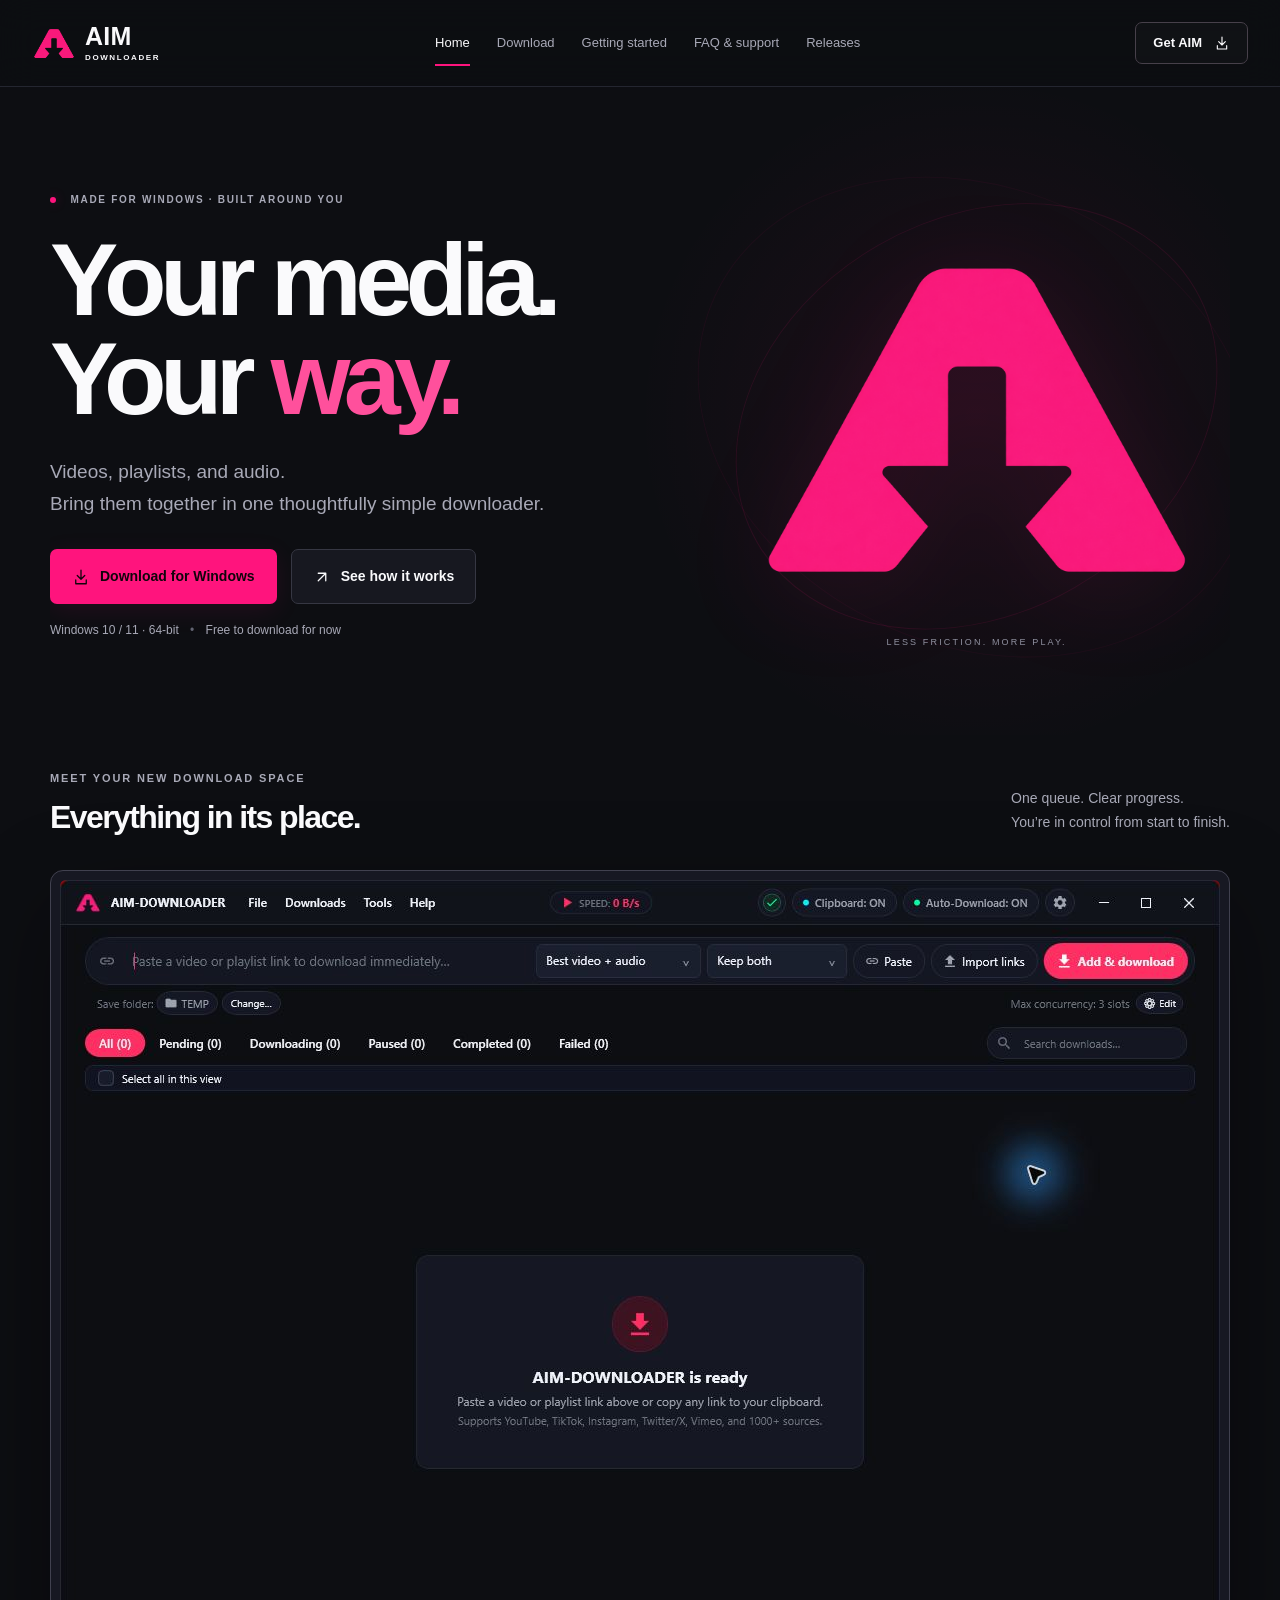
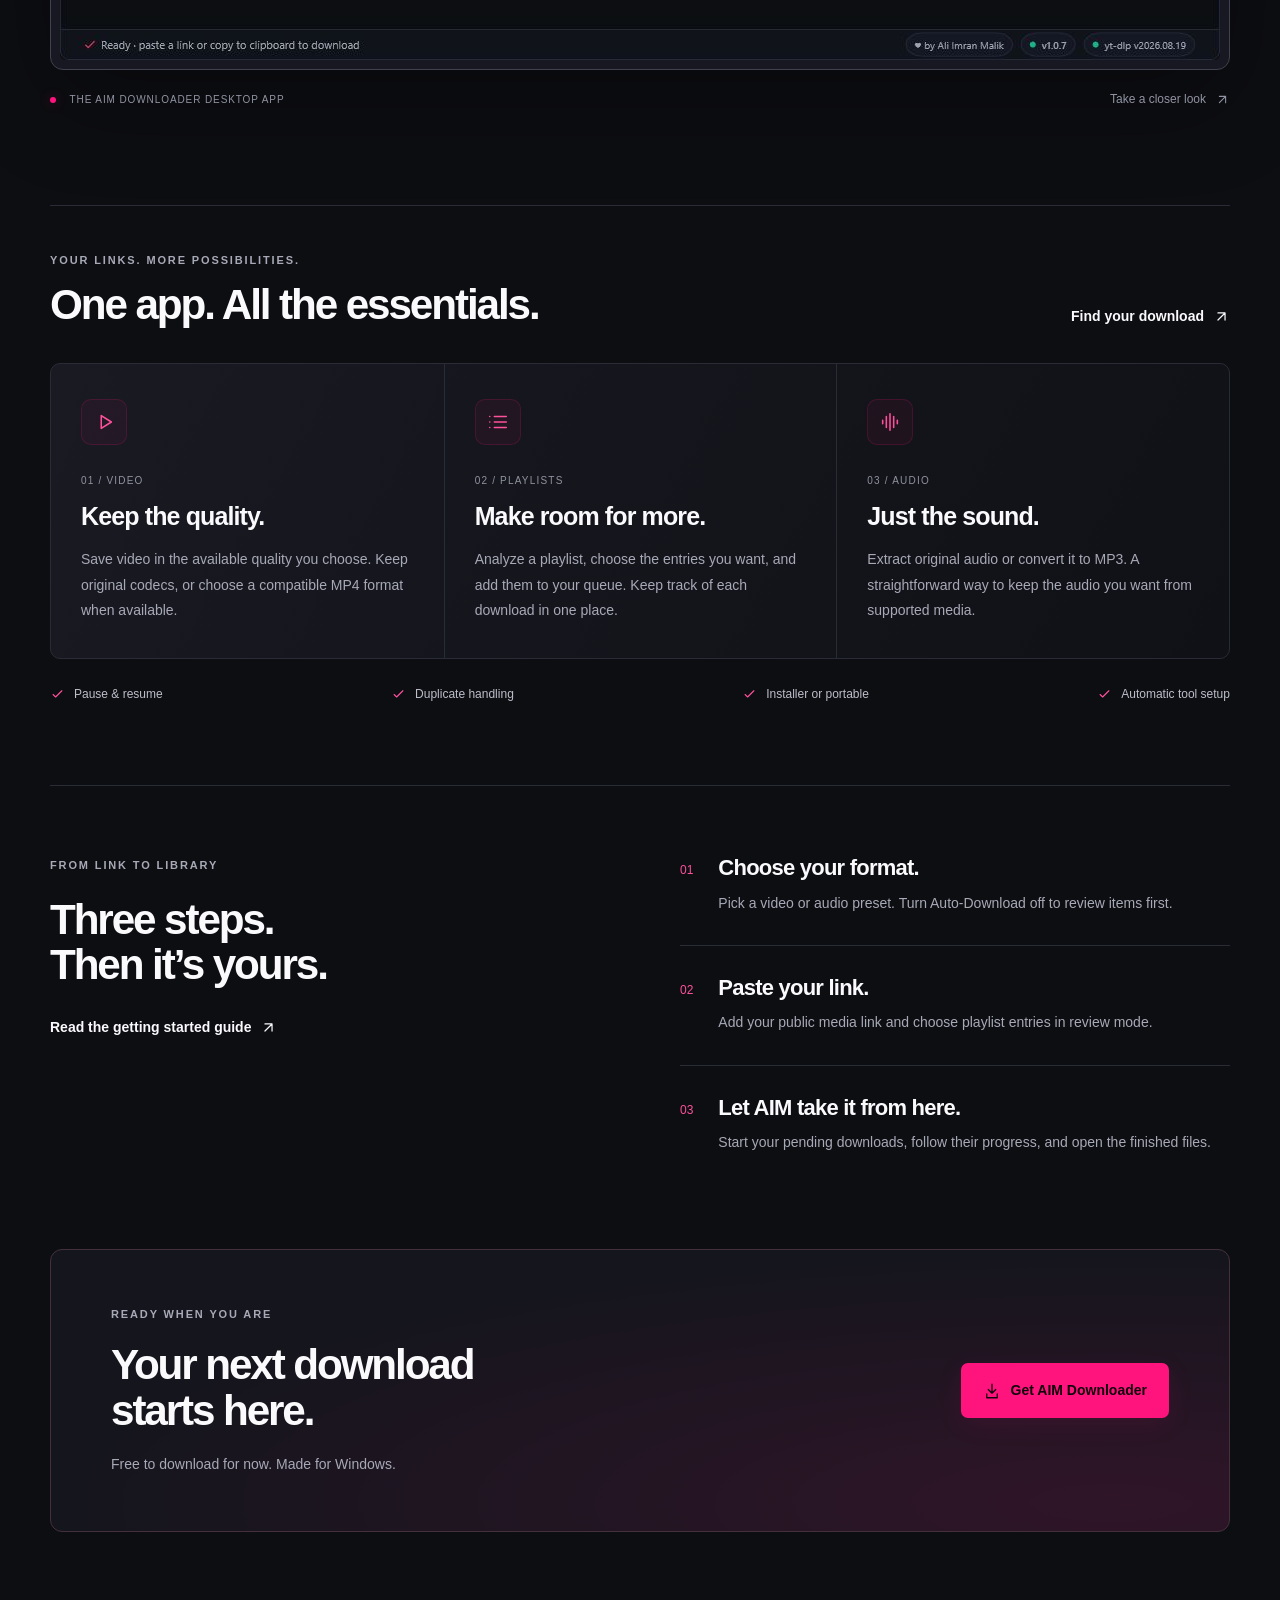
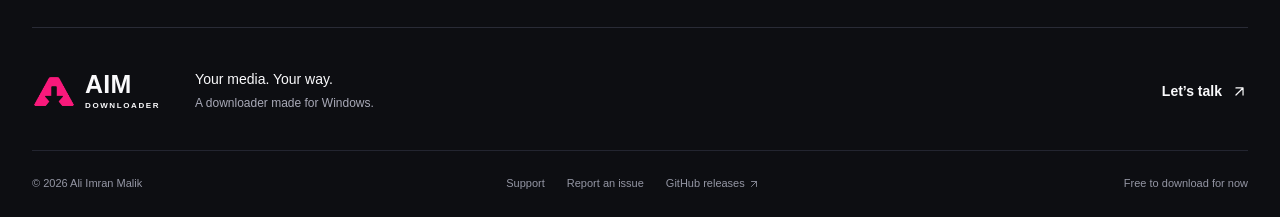
==== index.html @ 9df4cce0 "feat: add AIM Downloader product website  Add five responsive pages with approved branding and app s" ====
<!doctype html>
<html lang="en"><head><meta charset="utf-8"><meta name="viewport" content="width=device-width, initial-scale=1"><title>Your media. Your way. · AIM Downloader</title><meta name="description" content="Download public videos, playlists, and audio with AIM Downloader for Windows. Choose the installer or portable edition."><meta name="theme-color" content="#0D0E12"><link rel="canonical" href="https://aimdownloader.pages.dev/"><meta property="og:title" content="Your media. Your way. · AIM Downloader"><meta property="og:description" content="Download public videos, playlists, and audio with AIM Downloader for Windows. Choose the installer or portable edition."><meta property="og:type" content="website"><meta property="og:url" content="https://aimdownloader.pages.dev/"><meta name="twitter:card" content="summary"><link rel="icon" type="image/png" href="/assets/brand-icon.png"><link rel="stylesheet" href="/assets/styles.css"><script type="module" src="/assets/app.js"></script></head>
<body><a class="skip-link" href="#main">Skip to content</a><div class="site-header"><div class="nav-wrap"><a class="brand" href="/" aria-label="AIM Downloader home"><img src="/assets/brand-icon.png" width="44" height="44" alt=""><span>AIM<span class="brand-small">DOWNLOADER</span></span></a><button class="menu-toggle" aria-expanded="false" aria-controls="navigation" hidden>Menu <span aria-hidden="true">☰</span></button><nav id="navigation" aria-label="Main navigation"><a href="/" aria-current=page>Home</a><a href="/download/" >Download</a><a href="/getting-started/" >Getting started</a><a href="/support/" >FAQ & support</a><a href="/releases/" >Releases</a></nav><a class="nav-download" href="/download/">Get AIM <svg viewBox="0 0 24 24" aria-hidden="true" fill="none" stroke="currentColor" stroke-width="1.7" stroke-linecap="round" stroke-linejoin="round"><path d="M12 3v12m-5-5 5 5 5-5M5 16v5h14v-5"/></svg></a></div></div>
<main id="main" tabindex="-1"><section class="hero wrap"><div class="hero-copy"><p class="eyebrow"><span class="status-dot"></span> MADE FOR WINDOWS · BUILT AROUND YOU</p><h1>Your media.<br>Your <span class="pink">way.</span></h1><p class="lead">Videos, playlists, and audio.<br>Bring them together in one thoughtfully simple downloader.</p><div class="actions"><a class="button primary" href="/download/" ><svg viewBox="0 0 24 24" aria-hidden="true" fill="none" stroke="currentColor" stroke-width="1.7" stroke-linecap="round" stroke-linejoin="round"><path d="M12 3v12m-5-5 5 5 5-5M5 16v5h14v-5"/></svg><span>Download for Windows</span></a><a class="button secondary" href="#how-it-works" ><svg viewBox="0 0 24 24" aria-hidden="true" fill="none" stroke="currentColor" stroke-width="1.7" stroke-linecap="round" stroke-linejoin="round"><path d="M7 17 17 7M7 7h10v10"/></svg><span>See how it works</span></a></div><p class="micro">Windows 10 / 11 · 64-bit <span>•</span> Free to download for now</p></div><div class="hero-mark" aria-hidden="true"><div class="orbit orbit-one"></div><div class="orbit orbit-two"></div><img src="/assets/brand-icon.png" width="400" height="400" alt=""><span class="mark-caption">LESS FRICTION. MORE PLAY.</span></div></section>
<section class="product-section wrap" aria-labelledby="product-title"><div class="section-top"><div><p class="eyebrow">MEET YOUR NEW DOWNLOAD SPACE</p><h2 id="product-title">Everything in its place.</h2></div><p>One queue. Clear progress.<br>You’re in control from start to finish.</p></div><a class="app-shot" href="/assets/app-screenshot.jpg" aria-label="View full-size screenshot of AIM Downloader"><img src="/assets/app-screenshot.jpg" width="1160" height="780" alt="AIM Downloader desktop application showing its download workspace" fetchpriority="high"></a><div class="screenshot-caption"><span><span class="status-dot"></span> THE AIM DOWNLOADER DESKTOP APP</span><a href="/getting-started/">Take a closer look <svg viewBox="0 0 24 24" aria-hidden="true" fill="none" stroke="currentColor" stroke-width="1.7" stroke-linecap="round" stroke-linejoin="round"><path d="M7 17 17 7M7 7h10v10"/></svg></a></div></section>
<section class="features wrap"><div class="section-top"><div><p class="eyebrow">YOUR LINKS. MORE POSSIBILITIES.</p><h2>One app. All the essentials.</h2></div><a class="text-link" href="/download/">Find your download <svg viewBox="0 0 24 24" aria-hidden="true" fill="none" stroke="currentColor" stroke-width="1.7" stroke-linecap="round" stroke-linejoin="round"><path d="M7 17 17 7M7 7h10v10"/></svg></a></div><div class="feature-grid"><article><span class="feature-icon"><svg viewBox="0 0 24 24" aria-hidden="true" fill="none" stroke="currentColor" stroke-width="1.7" stroke-linecap="round" stroke-linejoin="round"><path d="m9 5 11 7-11 7Z"/></svg></span><span class="feature-no">01 / VIDEO</span><h3>Keep the quality.</h3><p>Save video in the available quality you choose. Keep original codecs, or choose a compatible MP4 format when available.</p></article><article><span class="feature-icon"><svg viewBox="0 0 24 24" aria-hidden="true" fill="none" stroke="currentColor" stroke-width="1.7" stroke-linecap="round" stroke-linejoin="round"><path d="M8 6h13M8 12h13M8 18h13M3 6h.01M3 12h.01M3 18h.01"/></svg></span><span class="feature-no">02 / PLAYLISTS</span><h3>Make room for more.</h3><p>Analyze a playlist, choose the entries you want, and add them to your queue. Keep track of each download in one place.</p></article><article><span class="feature-icon"><svg viewBox="0 0 24 24" aria-hidden="true" fill="none" stroke="currentColor" stroke-width="1.7" stroke-linecap="round" stroke-linejoin="round"><path d="M4 10v4m4-8v12m4-15v18m4-15v12m4-8v4"/></svg></span><span class="feature-no">03 / AUDIO</span><h3>Just the sound.</h3><p>Extract original audio or convert it to MP3. A straightforward way to keep the audio you want from supported media.</p></article></div><div class="feature-strip"><span><svg viewBox="0 0 24 24" aria-hidden="true" fill="none" stroke="currentColor" stroke-width="1.7" stroke-linecap="round" stroke-linejoin="round"><path d="m5 12 4 4L19 6"/></svg> Pause & resume</span><span><svg viewBox="0 0 24 24" aria-hidden="true" fill="none" stroke="currentColor" stroke-width="1.7" stroke-linecap="round" stroke-linejoin="round"><path d="m5 12 4 4L19 6"/></svg> Duplicate handling</span><span><svg viewBox="0 0 24 24" aria-hidden="true" fill="none" stroke="currentColor" stroke-width="1.7" stroke-linecap="round" stroke-linejoin="round"><path d="m5 12 4 4L19 6"/></svg> Installer or portable</span><span><svg viewBox="0 0 24 24" aria-hidden="true" fill="none" stroke="currentColor" stroke-width="1.7" stroke-linecap="round" stroke-linejoin="round"><path d="m5 12 4 4L19 6"/></svg> Automatic tool setup</span></div></section>
<section class="how wrap" id="how-it-works"><div><p class="eyebrow">FROM LINK TO LIBRARY</p><h2>Three steps.<br>Then it’s yours.</h2><a class="text-link" href="/getting-started/">Read the getting started guide <svg viewBox="0 0 24 24" aria-hidden="true" fill="none" stroke="currentColor" stroke-width="1.7" stroke-linecap="round" stroke-linejoin="round"><path d="M7 17 17 7M7 7h10v10"/></svg></a></div><ol class="steps"><li><span>01</span><div><h3>Choose your format.</h3><p>Pick a video or audio preset. Turn Auto-Download off to review items first.</p></div></li><li><span>02</span><div><h3>Paste your link.</h3><p>Add your public media link and choose playlist entries in review mode.</p></div></li><li><span>03</span><div><h3>Let AIM take it from here.</h3><p>Start your pending downloads, follow their progress, and open the finished files.</p></div></li></ol></section>
<section class="cta wrap"><div><p class="eyebrow">READY WHEN YOU ARE</p><h2>Your next download<br>starts here.</h2><p>Free to download for now. Made for Windows.</p></div><a class="button primary" href="/download/" ><svg viewBox="0 0 24 24" aria-hidden="true" fill="none" stroke="currentColor" stroke-width="1.7" stroke-linecap="round" stroke-linejoin="round"><path d="M12 3v12m-5-5 5 5 5-5M5 16v5h14v-5"/></svg><span>Get AIM Downloader</span></a></section></main>
<footer><div class="footer-top"><a class="brand" href="/" aria-label="AIM Downloader home"><img src="/assets/brand-icon.png" width="44" height="44" alt=""><span>AIM<span class="brand-small">DOWNLOADER</span></span></a><p>Your media. Your way.<br><span>A downloader made for Windows.</span></p><a href="mailto:business.aliimranmalik@gmail.com" class="text-link">Let’s talk <svg viewBox="0 0 24 24" aria-hidden="true" fill="none" stroke="currentColor" stroke-width="1.7" stroke-linecap="round" stroke-linejoin="round"><path d="M7 17 17 7M7 7h10v10"/></svg></a></div><div class="footer-bottom"><span>© 2026 Ali Imran Malik</span><div><a href="/support/">Support</a><a href="https://github.com/malikali4129/AIM-DOWNLOADER-RELEASE/issues">Report an issue</a><a href="https://github.com/malikali4129/AIM-DOWNLOADER-RELEASE/releases">GitHub releases <svg viewBox="0 0 24 24" aria-hidden="true" fill="none" stroke="currentColor" stroke-width="1.7" stroke-linecap="round" stroke-linejoin="round"><path d="M7 17 17 7M7 7h10v10"/></svg></a></div><span class="availability">Free to download for now</span></div></footer></body></html>
---- assets/styles.css ----
@layer reset, base, components, responsive;
@layer reset{*,*::before,*::after{box-sizing:border-box}body,h1,h2,h3,p,ul,ol,dl,dd{margin:0}img{max-width:100%;display:block}button,a{-webkit-tap-highlight-color:transparent}button{font:inherit}[hidden]{display:none!important}svg{width:22px;height:22px;flex-shrink:0}a{color:inherit}button{cursor:pointer}}
@layer base{
:root{color-scheme:dark;--bg:#0d0e12;--panel:#14151d;--line:#292b36;--ink:#fafafc;--muted:#a8a9b7;--pink:#ff147d;--pink-text:#ff509c;--max:1180px}
html{scroll-behavior:smooth;scroll-padding-top:110px}body{background:var(--bg);color:var(--ink);font-family:Inter,"Segoe UI",Arial,sans-serif;font-size:16px;line-height:1.65;-webkit-font-smoothing:antialiased}a{text-decoration:none}a,button{touch-action:manipulation}a:focus-visible,button:focus-visible,summary:focus-visible{outline:3px solid #ff8abb;outline-offset:5px;border-radius:4px}p{color:var(--muted)}h1,h2,h3{line-height:1.08;letter-spacing:-.05em;font-weight:720}h1{font-size:clamp(46px,6.5vw,88px)}h2{font-size:clamp(31px,3.3vw,44px)}h3{font-size:25px;letter-spacing:-.035em}::selection{background:var(--pink);color:#fff}.wrap{max-width:var(--max);width:calc(100% - 80px);margin-inline:auto}.pink{color:var(--pink-text)}.lead{font-size:20px;line-height:1.65;max-width:650px}.eyebrow{font-size:11px;letter-spacing:.17em;font-weight:700;line-height:1.7;color:var(--muted);margin-bottom:22px}.micro{font-size:12px;line-height:1.8}.micro>span{padding:0 8px;color:#626472}.text-link{display:inline-flex;gap:9px;align-items:center;font-size:14px;font-weight:600}.text-link svg{width:17px;height:17px}.text-link:hover{color:var(--pink-text)}.status-dot{display:inline-block;width:6px;height:6px;background:var(--pink);box-shadow:0 0 12px #ff147d55;border-radius:50%;margin-right:10px;vertical-align:middle}.skip-link{position:fixed;left:20px;top:-100px;background:var(--ink);color:var(--bg);padding:10px 20px;z-index:100}.skip-link:focus{top:10px}main:focus{outline:none}section[id]{scroll-margin-top:110px}
}
@layer components{
.site-header{position:sticky;top:0;z-index:20;background:#0d0e12ed;border-bottom:1px solid #242630;backdrop-filter:blur(18px)}.nav-wrap{max-width:1320px;width:calc(100% - 64px);margin:auto;min-height:86px;display:flex;align-items:center;gap:35px}.brand{display:inline-flex;align-items:center;gap:9px;flex-shrink:0}.brand img{object-fit:contain;width:44px;height:44px}.brand>span{font-size:25px;letter-spacing:.01em;font-weight:850;line-height:1}.brand-small{display:block;font-size:8px;letter-spacing:.2em;font-weight:700;margin-top:5px}nav{display:flex;align-items:center;justify-content:center;gap:27px;margin:auto}nav a{font-size:13px;color:var(--muted);white-space:nowrap;position:relative;padding:30px 0}nav a:hover,nav a[aria-current]{color:var(--ink)}nav a[aria-current]::after{content:"";position:absolute;bottom:18px;height:2px;background:var(--pink);left:0;right:0}.nav-download{display:flex;gap:12px;align-items:center;font-size:13px;font-weight:650;border:1px solid #47404a;padding:9px 17px;border-radius:7px;background:#ffffff04}.nav-download:hover{border-color:var(--pink)}.nav-download svg{width:16px;height:16px}.menu-toggle{border:1px solid var(--line);border-radius:6px;background:var(--panel);padding:8px 14px;color:var(--ink)}
.hero{position:relative;display:grid;grid-template-columns:1.25fr 1fr;align-items:center;min-height:610px;gap:40px;padding-block:76px 65px}.hero h1{font-size:clamp(70px,8vw,110px);line-height:.97;letter-spacing:-.065em;margin-bottom:28px}.hero .lead{font-size:19px;max-width:510px}.hero .eyebrow{font-size:10px}.actions{display:flex;align-items:center;gap:14px;flex-wrap:wrap;margin-top:30px;margin-bottom:16px}.button{display:inline-flex;align-items:center;justify-content:center;gap:10px;padding:15px 21px;border-radius:7px;font-size:14px;font-weight:700;border:1px solid transparent;min-height:52px;transition:transform .2s,background .2s}.button svg{width:18px;height:18px}.button:hover{transform:translateY(-2px)}.button.primary{background:var(--pink);color:#10040b;box-shadow:0 6px 26px #ff147d18}.button.primary:hover{background:#ff4498}.button.secondary{background:#171820;border-color:#363743;color:var(--ink)}.button.secondary:hover{background:#22232e;border-color:#636475}.hero-mark{position:relative;isolation:isolate;display:flex;align-items:center;justify-content:center;aspect-ratio:1}.hero-mark::before{content:"";position:absolute;inset:-20%;background:radial-gradient(ellipse,#ff147d12,transparent 68%);z-index:-2}.hero-mark img{height:auto;width:92%;filter:drop-shadow(0 15px 50px #ff147d16)}.orbit{position:absolute;border:1px solid #ff147d1b;border-radius:50%;z-index:-1}.orbit-one{inset:0;transform:rotate(-30deg) scaleY(.78)}.orbit-two{inset:-7%;transform:rotate(25deg) scaleY(.79);border-color:#ff147d0e}.mark-caption{position:absolute;bottom:4%;font-size:9px;letter-spacing:.24em;color:#9091a0}.section-top{display:flex;align-items:end;justify-content:space-between;gap:30px;margin-bottom:35px}.section-top .eyebrow{margin-bottom:13px}.section-top>p{font-size:14px;line-height:1.7}.product-section{padding:34px 0 95px}.product-section .section-top h2{font-size:32px}.app-shot{display:block;padding:9px;border:1px solid #41414f;background:#171822;border-radius:13px;box-shadow:0 30px 95px #0005}.app-shot img{width:100%;height:auto;border-radius:6px}.screenshot-caption{display:flex;justify-content:space-between;align-items:center;padding-top:20px;font-size:10px;letter-spacing:.09em;color:#9193a3}.screenshot-caption a{display:inline-flex;align-items:center;gap:9px;letter-spacing:0;font-size:12px}.screenshot-caption svg{width:15px;height:15px}.features{padding-block:45px 80px;border-top:1px solid var(--line)}.feature-grid{display:grid;grid-template-columns:repeat(3,1fr);border:1px solid var(--line);border-radius:10px;overflow:hidden;margin-top:35px;background:linear-gradient(120deg,#191a22,#101116)}.feature-grid article{padding:35px 30px}.feature-grid article+article{border-left:1px solid var(--line)}.feature-icon{display:inline-flex;align-items:center;justify-content:center;background:#ff147d0d;border:1px solid #ff147d29;color:var(--pink-text);width:46px;height:46px;border-radius:10px;margin-bottom:28px}.feature-no{display:block;color:#90929f;font-size:10px;letter-spacing:.12em;margin-bottom:14px}.feature-grid h3{margin-bottom:17px}.feature-grid p{font-size:14px;line-height:1.8}.feature-strip{display:flex;justify-content:space-between;gap:18px;padding-top:26px;flex-wrap:wrap}.feature-strip>span{display:flex;gap:9px;align-items:center;font-size:12px;color:#bcbeca}.feature-strip svg{width:15px;height:15px;color:var(--pink-text)}.how{display:grid;grid-template-columns:1fr 1fr;gap:80px;padding-block:70px 95px;border-top:1px solid var(--line)}.how h2{margin-bottom:26px}.steps{list-style:none;padding:0}.steps li{display:flex;gap:25px;padding:0 0 30px}.steps li+li{padding-top:30px;border-top:1px solid var(--line)}.steps li:last-child{padding-bottom:0}.steps li>span{font-size:12px;color:var(--pink-text);padding-top:5px}.steps h3{font-size:22px;margin-bottom:12px}.steps p{font-size:14px}.cta{padding:55px 60px;background:radial-gradient(ellipse at 90% 90%,#ff147d1d,transparent 70%),#15151d;border:1px solid #44303d;border-radius:12px;display:flex;align-items:center;justify-content:space-between;gap:30px;margin-bottom:95px}.cta .eyebrow{margin-bottom:18px}.cta p:not(.eyebrow){margin-top:20px;font-size:14px}.cta .button{flex-shrink:0}footer{max-width:1320px;width:calc(100% - 64px);margin-inline:auto;border-top:1px solid var(--line);padding:40px 0 25px}.footer-top{display:flex;justify-content:space-between;align-items:center;gap:35px;padding-bottom:35px}.footer-top p{font-size:14px;color:var(--ink);margin-right:auto}.footer-top p span{font-size:12px;color:var(--muted)}.footer-bottom{border-top:1px solid #232530;padding-top:23px;display:flex;justify-content:space-between;gap:20px;font-size:11px;color:#9496a4}.footer-bottom>div{display:flex;gap:22px}.footer-bottom svg{width:12px;height:12px;vertical-align:middle}.footer-bottom a:hover{color:var(--ink)}
.page-heading{max-width:var(--max);width:calc(100% - 80px);margin:0 auto;padding:83px 0 55px}.page-heading .lead{margin-top:25px;max-width:700px;font-size:18px}.release-status{display:flex;align-items:center;gap:10px;padding:16px 19px;border:1px solid var(--line);background:#15161d;border-radius:7px;font-size:13px;color:#c3c5d0;margin-bottom:24px}.download-grid{display:grid;grid-template-columns:1fr 1fr;gap:24px}.download-card{border:1px solid var(--line);border-radius:10px;background:var(--panel);padding:34px;display:flex;flex-direction:column;align-items:flex-start}.download-card.recommended{border-color:#ff147d70;background:linear-gradient(140deg,#ff147d09,transparent 60%),var(--panel)}.card-top{display:flex;align-items:start;justify-content:space-between;width:100%}.pill{font-size:9px;letter-spacing:.1em;color:#ff92c2;background:#ff147d15;padding:6px 10px;border:1px solid #ff147d30;border-radius:30px}.pill.muted{color:var(--muted);border-color:var(--line);background:#ffffff03}.download-card h2{font-size:31px;margin-bottom:15px}.download-card>p{font-size:14px;max-width:440px}.asset-info{font-size:12px;color:#b7b9c5;min-height:65px;padding:25px 0 18px;overflow-wrap:anywhere}.download-card .button{width:100%;margin-top:auto}.fallback{margin-top:19px}.asset-missing{margin-block:10px}.download-meta{display:flex;justify-content:space-between;gap:20px;margin-top:23px;font-size:12px}.split-section{display:grid;grid-template-columns:1fr 1.15fr;gap:60px;margin-block:85px}.requirements>div{padding:20px 0;border-bottom:1px solid var(--line)}.requirements>div:first-child{padding-top:0}.requirements dt{font-size:14px;font-weight:650;margin-bottom:5px}.requirements dd{color:var(--muted);font-size:14px}.note-panel{padding:32px;border:1px solid var(--line);border-radius:9px;background:#14151b;margin-bottom:90px}.note-panel p{margin-block:12px;font-size:14px;max-width:740px}.note-panel .text-link{margin-top:12px}.guide-layout{display:grid;grid-template-columns:250px 1fr;gap:70px;padding-bottom:85px}.guide-index{position:sticky;top:120px;align-self:start;border-left:1px solid var(--line);padding-left:23px}.guide-index .eyebrow{margin-bottom:15px}.guide-index a{display:block;font-size:13px;color:var(--muted);padding-block:8px}.guide-index a:hover{color:var(--pink-text)}.guide-content section{padding:0 0 43px}.guide-content section+section{padding-top:43px;border-top:1px solid var(--line)}.step-label{font-size:10px;letter-spacing:.12em;color:var(--pink-text)}.guide-content h2{font-size:33px;margin-top:13px;margin-bottom:22px}.guide-content p{margin-bottom:18px;font-size:15px;line-height:1.9}.guide-content ul{padding-left:22px;margin:20px 0;color:var(--muted);font-size:15px}.guide-content li{margin-bottom:12px}.guide-content strong{color:var(--ink)}code{color:#e0d9e0;background:#23212b;border:1px solid #36323e;padding:2px 5px;border-radius:4px;font-size:12px;overflow-wrap:anywhere}.notice{padding:18px 22px;border-left:2px solid var(--pink);background:#ff147d08;font-size:13px;color:#bcb6c0;margin-top:20px}.support-layout{display:grid;grid-template-columns:1.6fr 1fr;gap:45px;margin-bottom:90px}.faq-list{border-top:1px solid var(--line)}details{border-bottom:1px solid var(--line)}summary{display:flex;align-items:center;justify-content:space-between;gap:16px;list-style:none;cursor:pointer;font-size:16px;font-weight:600;padding:23px 0;line-height:1.45}summary::-webkit-details-marker{display:none}summary>span{font-size:24px;color:var(--pink-text);font-weight:400}details[open] summary>span{transform:rotate(45deg)}details p{font-size:14px;line-height:1.85;padding-bottom:23px;padding-right:20px}.support-card{background:var(--panel);border:1px solid var(--line);border-radius:10px;padding:30px;align-self:start;position:sticky;top:115px}.support-card h2{font-size:31px;margin:15px 0}.support-card p{font-size:14px;margin-bottom:20px}.support-email{border-top:1px solid var(--line);margin-top:28px;padding-top:20px;display:flex;flex-direction:column;gap:8px;font-size:12px}.support-email>span{color:var(--muted)}.support-email a{overflow-wrap:anywhere;color:#ff82b8}.support-card p.micro{margin-top:20px;font-size:11px;margin-bottom:0}.releases-wrap{margin-bottom:75px}.release-row{display:grid;grid-template-columns:170px 1fr auto;align-items:center;gap:24px;padding:30px 25px;border-bottom:1px solid var(--line)}.release-row:first-child{background:linear-gradient(110deg,#ff147d0b,transparent);border-top:1px solid var(--line)}.release-row h2{font-size:25px;overflow-wrap:anywhere}.release-row p{font-size:13px;overflow-wrap:anywhere}.release-row time{color:var(--muted);font-size:12px;display:block}.release-row .pill{display:inline-block;margin-bottom:12px}.release-fallback{margin-top:30px}.release-fallback p{font-size:13px;margin-top:15px}.error-actions{margin-top:0;margin-bottom:100px}
}
@layer responsive{
@media(min-width:900px){.hero-copy{animation:arrive .65s ease-out both}.hero-mark{animation:arrive .8s ease-out both}@keyframes arrive{from{transform:translateY(10px)}to{transform:translateY(0)}}}
@media(max-width:1050px){.nav-wrap{gap:20px}nav{gap:19px}.hero{gap:15px}.hero h1{font-size:85px}.hero .actions{gap:10px}.hero .button{padding-inline:15px;font-size:12px}.hero .lead{font-size:17px}.guide-layout{gap:35px}.support-layout{gap:25px}.footer-bottom{flex-wrap:wrap}}
@media(max-width:800px){.wrap,.page-heading{width:calc(100% - 40px)}.nav-wrap{width:calc(100% - 32px);min-height:74px;flex-wrap:wrap;gap:15px}.nav-download{margin-left:auto}.menu-toggle:not([hidden]){display:block;order:3}.js nav{display:none;order:4;width:100%;margin:0;padding-bottom:15px}.js nav.is-open{display:flex}nav{order:4;width:100%;gap:12px;justify-content:space-between;flex-wrap:wrap}nav a{padding:10px 0;font-size:12px}nav a[aria-current]::after{bottom:3px}.hero{min-height:0;padding-block:60px 40px;grid-template-columns:1.2fr 1fr}.hero h1{font-size:68px}.hero .eyebrow{font-size:8px}.hero .lead{font-size:16px}.hero .actions{align-items:start;flex-direction:column}.hero-mark{align-self:center}.mark-caption{font-size:7px}.section-top h2{font-size:32px}.feature-grid article{padding:25px 20px}.feature-grid h3{font-size:23px}.feature-grid p{font-size:13px}.how{gap:35px}.cta{padding:35px}.footer-top{flex-wrap:wrap;gap:22px}.footer-bottom{font-size:10px}.download-card{padding:24px}.download-card h2{font-size:28px}.split-section{gap:30px}.guide-layout{grid-template-columns:1fr}.guide-index{position:static;display:flex;flex-wrap:wrap;gap:5px 20px;padding:0 0 22px;border:0;border-bottom:1px solid var(--line)}.guide-index .eyebrow{width:100%;margin:0}.guide-index a{font-size:12px}.support-layout{grid-template-columns:1fr}.support-card{position:static}.page-heading{padding-top:55px}.page-heading h1{font-size:60px}.release-row{grid-template-columns:130px 1fr;padding-inline:15px}.release-row>a{grid-column:2}.download-meta{flex-direction:column;gap:10px}.product-section{padding-bottom:65px}}
@media(max-width:560px){.hero{display:block;padding-top:44px}.hero h1{font-size:76px}.hero .eyebrow{font-size:8px;letter-spacing:.11em}.hero .lead{font-size:17px}.hero .actions{flex-direction:row;gap:12px}.hero .button{font-size:12px;padding-inline:13px}.hero .micro{font-size:10px}.hero-mark{position:absolute;right:-6px;top:120px;width:145px;opacity:.09;z-index:-1}.hero-mark img{width:100%}.orbit,.mark-caption{display:none}.hero-copy{isolation:isolate}.section-top{display:block;margin-bottom:25px}.section-top>p,.section-top>.text-link{margin-top:18px}.product-section{padding-top:25px}.product-section .section-top h2{font-size:29px}.app-shot{padding:5px;border-radius:8px}.screenshot-caption{gap:12px;font-size:8px;letter-spacing:.02em}.screenshot-caption a{font-size:10px}.screenshot-caption .status-dot{margin-right:4px}.feature-grid{grid-template-columns:1fr}.feature-grid article{padding:28px}.feature-grid article+article{border-left:0;border-top:1px solid var(--line)}.feature-icon{margin-bottom:20px}.feature-grid h3{font-size:27px}.feature-grid p{font-size:14px}.feature-strip{display:grid;grid-template-columns:1fr 1fr;gap:16px 8px}.feature-strip>span{font-size:10px;gap:6px}.features{padding-bottom:55px}.how{grid-template-columns:1fr;padding-block:50px;gap:40px}.cta{padding:29px;flex-direction:column;align-items:flex-start;margin-bottom:60px}.cta h2{font-size:34px}.cta .button{width:100%}.footer-top{align-items:start}.footer-top p{width:calc(100% - 160px);font-size:12px}.footer-top>.text-link{margin-left:0}.footer-bottom{flex-direction:column;gap:16px}.footer-bottom>div{flex-wrap:wrap;gap:18px}.page-heading h1{font-size:47px}.page-heading .lead{font-size:16px}.page-heading{padding-block:45px 35px}.page-heading .eyebrow{font-size:10px}.download-grid{grid-template-columns:1fr}.split-section{grid-template-columns:1fr;margin-block:55px}.note-panel{padding:25px;margin-bottom:60px}.guide-content h2{font-size:29px}.guide-layout{padding-bottom:40px}.release-row{grid-template-columns:1fr;gap:12px}.release-row>a{grid-column:1}.release-status{font-size:12px}.support-layout{margin-bottom:55px}footer{width:calc(100% - 40px)}.brand>span{font-size:23px}.brand img{width:38px;height:38px}.nav-download{font-size:12px;padding:7px 12px}.menu-toggle{font-size:12px;padding:7px 10px}}
@media(prefers-reduced-motion:reduce){html{scroll-behavior:auto}*,*::before,*::after{animation:none!important;transition:none!important}}
}
@media(min-width:801px){.menu-toggle{display:none!important}}


.hero{overflow:clip}
@media(max-width:560px){.hero h1{font-size:clamp(54px,16vw,70px)}.hero-mark::before{display:none}}
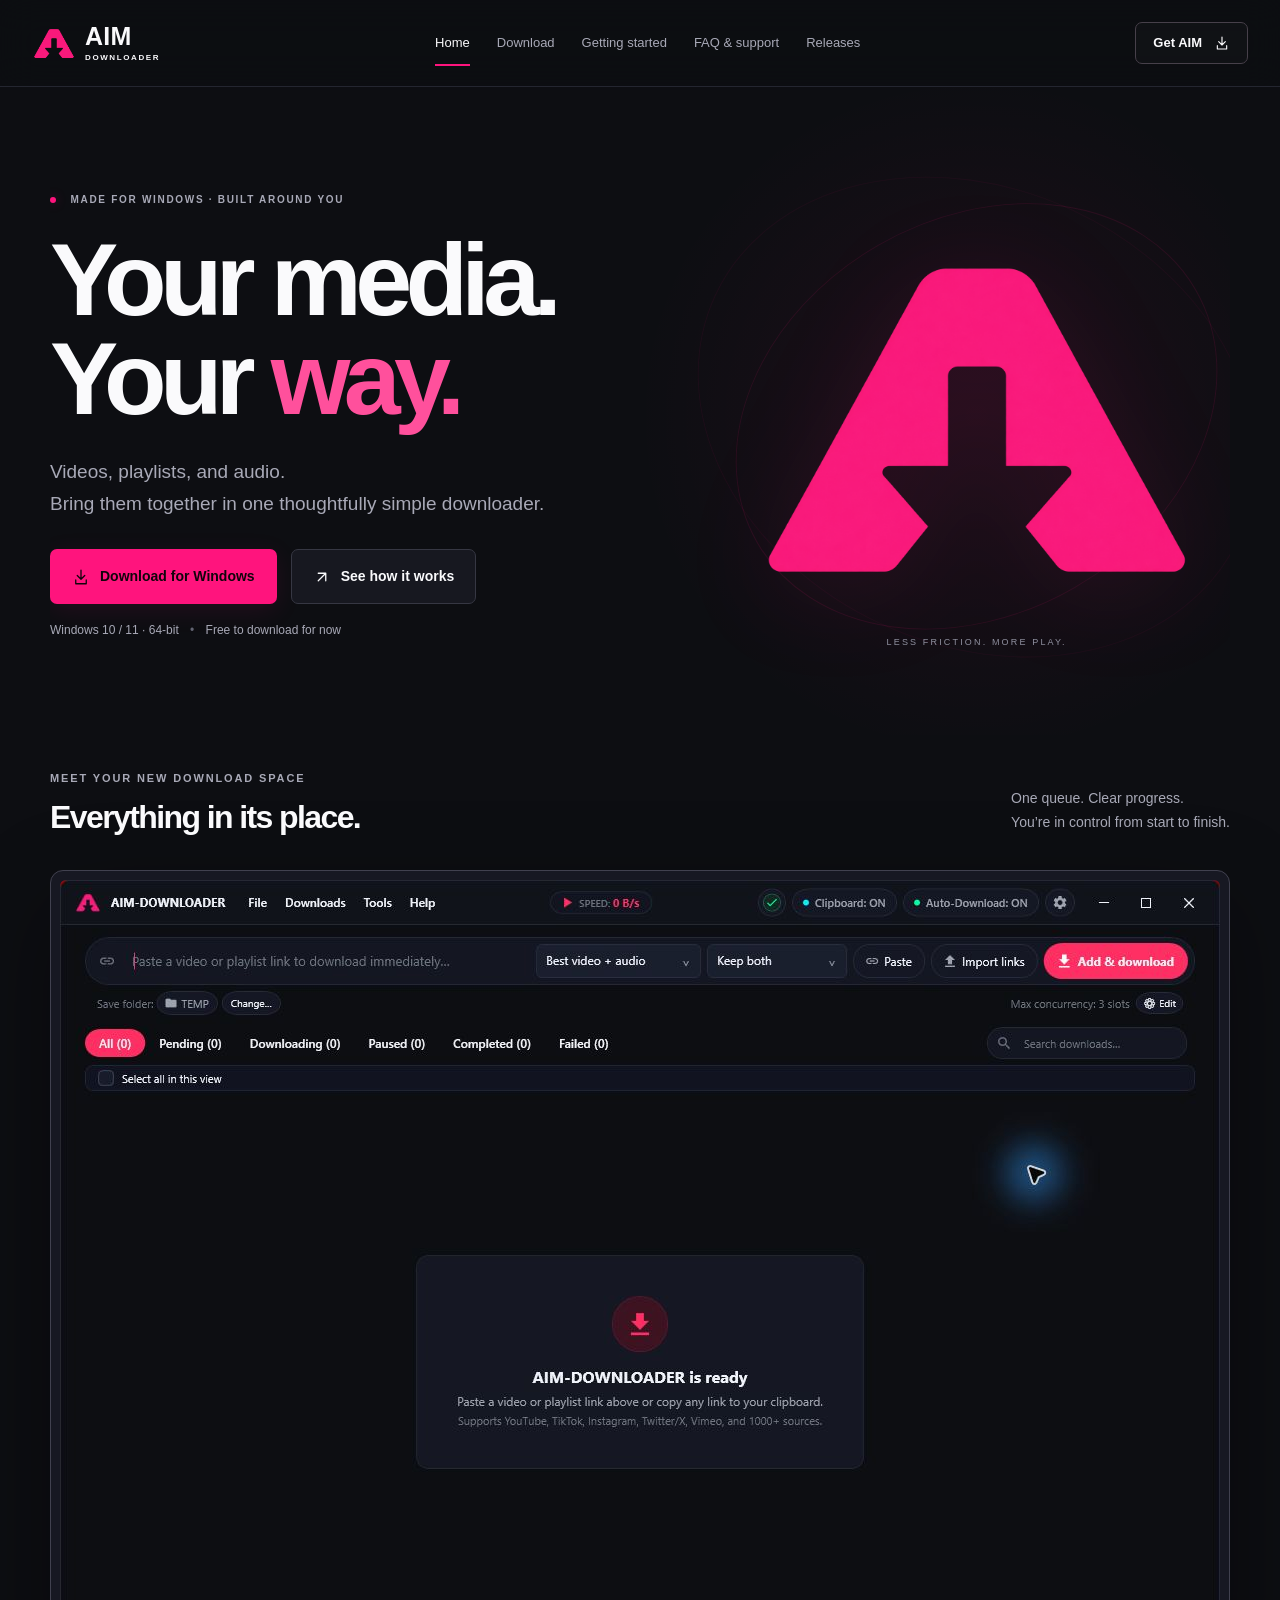
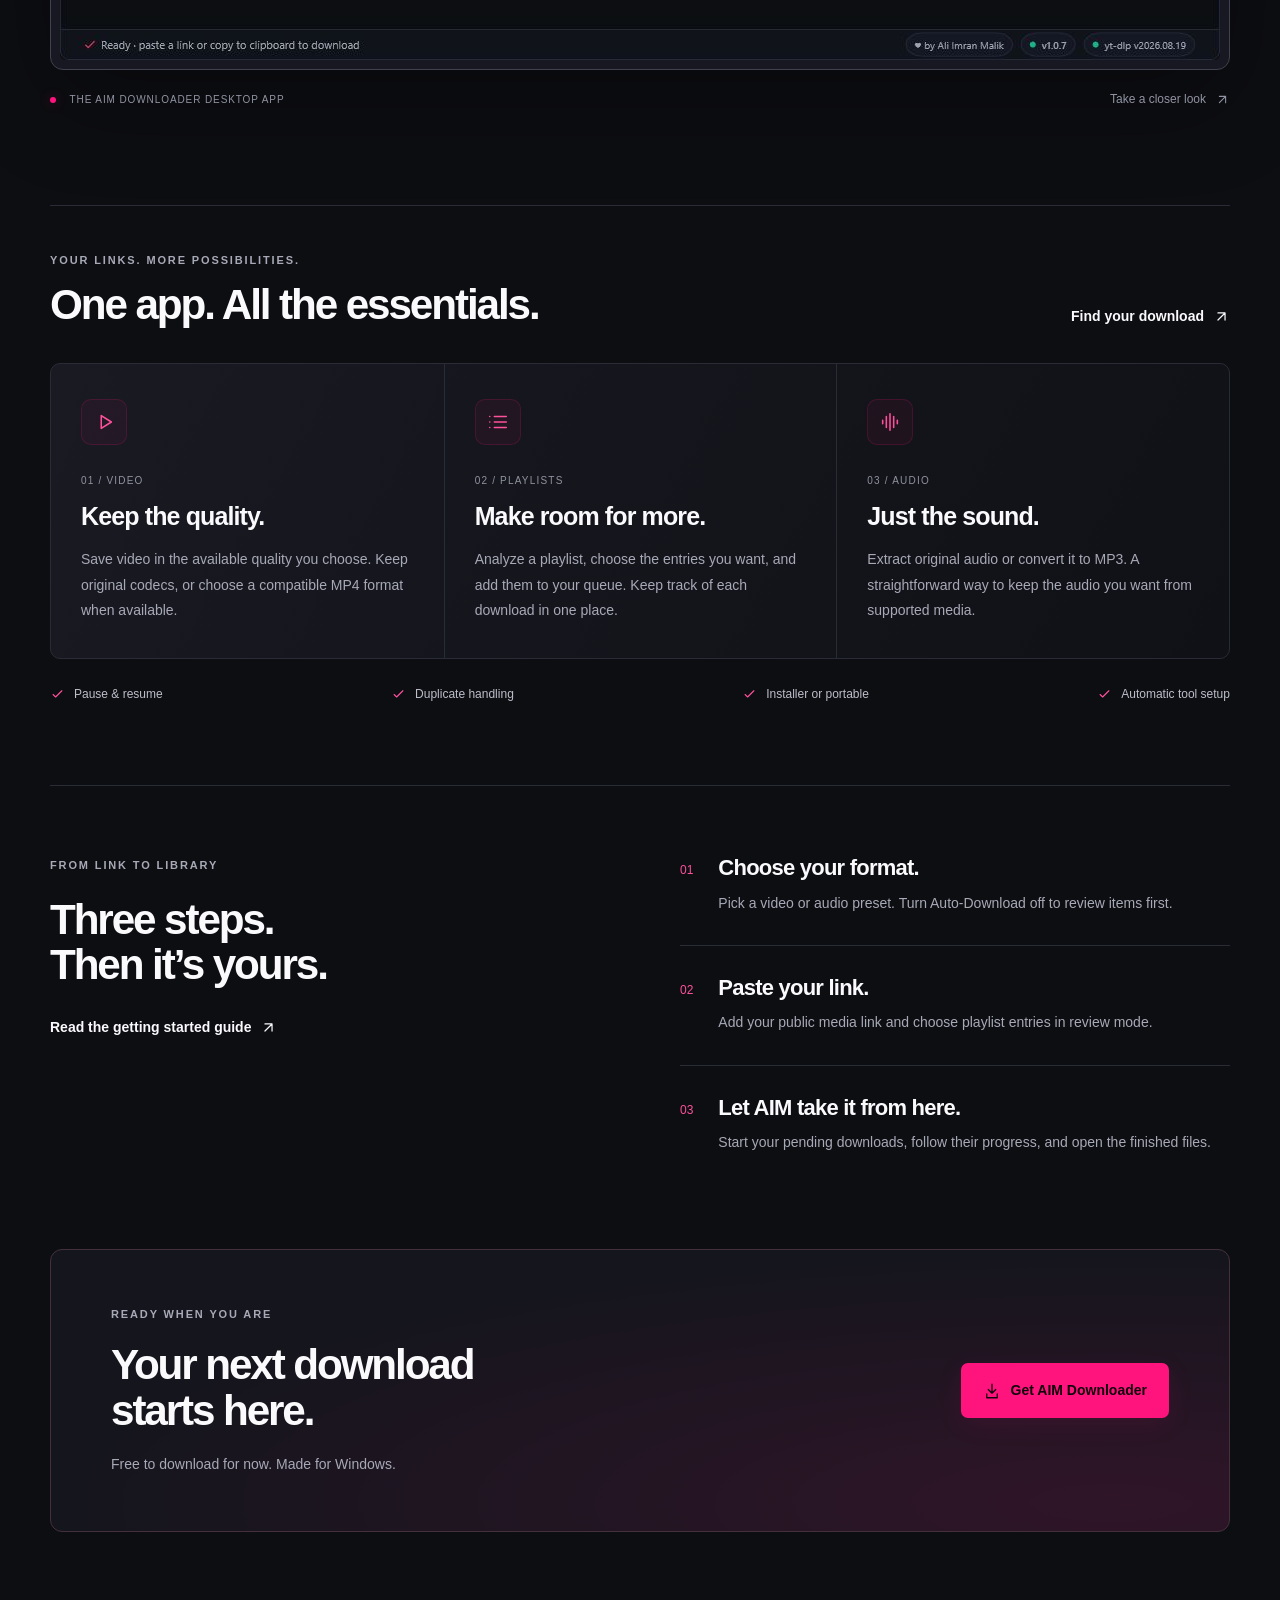
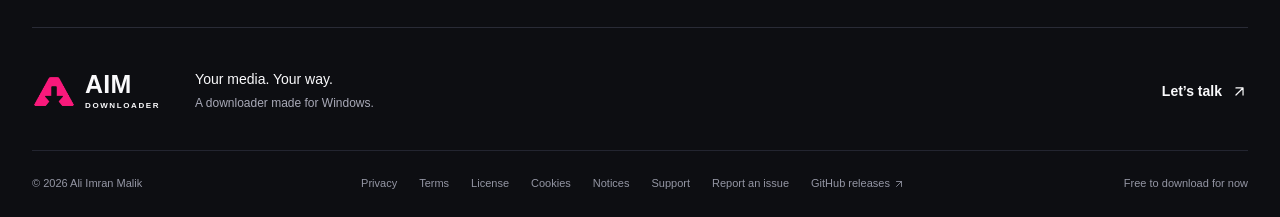
==== commit 4a3903f1: "major upate" ====
--- a/index.html
+++ b/index.html
@@ -6,4 +6,4 @@
 <section class="features wrap"><div class="section-top"><div><p class="eyebrow">YOUR LINKS. MORE POSSIBILITIES.</p><h2>One app. All the essentials.</h2></div><a class="text-link" href="/download/">Find your download <svg viewBox="0 0 24 24" aria-hidden="true" fill="none" stroke="currentColor" stroke-width="1.7" stroke-linecap="round" stroke-linejoin="round"><path d="M7 17 17 7M7 7h10v10"/></svg></a></div><div class="feature-grid"><article><span class="feature-icon"><svg viewBox="0 0 24 24" aria-hidden="true" fill="none" stroke="currentColor" stroke-width="1.7" stroke-linecap="round" stroke-linejoin="round"><path d="m9 5 11 7-11 7Z"/></svg></span><span class="feature-no">01 / VIDEO</span><h3>Keep the quality.</h3><p>Save video in the available quality you choose. Keep original codecs, or choose a compatible MP4 format when available.</p></article><article><span class="feature-icon"><svg viewBox="0 0 24 24" aria-hidden="true" fill="none" stroke="currentColor" stroke-width="1.7" stroke-linecap="round" stroke-linejoin="round"><path d="M8 6h13M8 12h13M8 18h13M3 6h.01M3 12h.01M3 18h.01"/></svg></span><span class="feature-no">02 / PLAYLISTS</span><h3>Make room for more.</h3><p>Analyze a playlist, choose the entries you want, and add them to your queue. Keep track of each download in one place.</p></article><article><span class="feature-icon"><svg viewBox="0 0 24 24" aria-hidden="true" fill="none" stroke="currentColor" stroke-width="1.7" stroke-linecap="round" stroke-linejoin="round"><path d="M4 10v4m4-8v12m4-15v18m4-15v12m4-8v4"/></svg></span><span class="feature-no">03 / AUDIO</span><h3>Just the sound.</h3><p>Extract original audio or convert it to MP3. A straightforward way to keep the audio you want from supported media.</p></article></div><div class="feature-strip"><span><svg viewBox="0 0 24 24" aria-hidden="true" fill="none" stroke="currentColor" stroke-width="1.7" stroke-linecap="round" stroke-linejoin="round"><path d="m5 12 4 4L19 6"/></svg> Pause & resume</span><span><svg viewBox="0 0 24 24" aria-hidden="true" fill="none" stroke="currentColor" stroke-width="1.7" stroke-linecap="round" stroke-linejoin="round"><path d="m5 12 4 4L19 6"/></svg> Duplicate handling</span><span><svg viewBox="0 0 24 24" aria-hidden="true" fill="none" stroke="currentColor" stroke-width="1.7" stroke-linecap="round" stroke-linejoin="round"><path d="m5 12 4 4L19 6"/></svg> Installer or portable</span><span><svg viewBox="0 0 24 24" aria-hidden="true" fill="none" stroke="currentColor" stroke-width="1.7" stroke-linecap="round" stroke-linejoin="round"><path d="m5 12 4 4L19 6"/></svg> Automatic tool setup</span></div></section>
 <section class="how wrap" id="how-it-works"><div><p class="eyebrow">FROM LINK TO LIBRARY</p><h2>Three steps.<br>Then it’s yours.</h2><a class="text-link" href="/getting-started/">Read the getting started guide <svg viewBox="0 0 24 24" aria-hidden="true" fill="none" stroke="currentColor" stroke-width="1.7" stroke-linecap="round" stroke-linejoin="round"><path d="M7 17 17 7M7 7h10v10"/></svg></a></div><ol class="steps"><li><span>01</span><div><h3>Choose your format.</h3><p>Pick a video or audio preset. Turn Auto-Download off to review items first.</p></div></li><li><span>02</span><div><h3>Paste your link.</h3><p>Add your public media link and choose playlist entries in review mode.</p></div></li><li><span>03</span><div><h3>Let AIM take it from here.</h3><p>Start your pending downloads, follow their progress, and open the finished files.</p></div></li></ol></section>
 <section class="cta wrap"><div><p class="eyebrow">READY WHEN YOU ARE</p><h2>Your next download<br>starts here.</h2><p>Free to download for now. Made for Windows.</p></div><a class="button primary" href="/download/" ><svg viewBox="0 0 24 24" aria-hidden="true" fill="none" stroke="currentColor" stroke-width="1.7" stroke-linecap="round" stroke-linejoin="round"><path d="M12 3v12m-5-5 5 5 5-5M5 16v5h14v-5"/></svg><span>Get AIM Downloader</span></a></section></main>
-<footer><div class="footer-top"><a class="brand" href="/" aria-label="AIM Downloader home"><img src="/assets/brand-icon.png" width="44" height="44" alt=""><span>AIM<span class="brand-small">DOWNLOADER</span></span></a><p>Your media. Your way.<br><span>A downloader made for Windows.</span></p><a href="mailto:business.aliimranmalik@gmail.com" class="text-link">Let’s talk <svg viewBox="0 0 24 24" aria-hidden="true" fill="none" stroke="currentColor" stroke-width="1.7" stroke-linecap="round" stroke-linejoin="round"><path d="M7 17 17 7M7 7h10v10"/></svg></a></div><div class="footer-bottom"><span>© 2026 Ali Imran Malik</span><div><a href="/support/">Support</a><a href="https://github.com/malikali4129/AIM-DOWNLOADER-RELEASE/issues">Report an issue</a><a href="https://github.com/malikali4129/AIM-DOWNLOADER-RELEASE/releases">GitHub releases <svg viewBox="0 0 24 24" aria-hidden="true" fill="none" stroke="currentColor" stroke-width="1.7" stroke-linecap="round" stroke-linejoin="round"><path d="M7 17 17 7M7 7h10v10"/></svg></a></div><span class="availability">Free to download for now</span></div></footer></body></html>+<footer><div class="footer-top"><a class="brand" href="/" aria-label="AIM Downloader home"><img src="/assets/brand-icon.png" width="44" height="44" alt=""><span>AIM<span class="brand-small">DOWNLOADER</span></span></a><p>Your media. Your way.<br><span>A downloader made for Windows.</span></p><a href="mailto:business.aliimranmalik@gmail.com" class="text-link">Let’s talk <svg viewBox="0 0 24 24" aria-hidden="true" fill="none" stroke="currentColor" stroke-width="1.7" stroke-linecap="round" stroke-linejoin="round"><path d="M7 17 17 7M7 7h10v10"/></svg></a></div><div class="footer-bottom"><span>© 2026 Ali Imran Malik</span><div><a href="/privacy/">Privacy</a><a href="/terms/">Terms</a><a href="/license/">License</a><a href="/cookies/">Cookies</a><a href="/legal/">Notices</a><a href="/support/">Support</a><a href="https://github.com/malikali4129/AIM-DOWNLOADER-RELEASE/issues">Report an issue</a><a href="https://github.com/malikali4129/AIM-DOWNLOADER-RELEASE/releases">GitHub releases <svg viewBox="0 0 24 24" aria-hidden="true" fill="none" stroke="currentColor" stroke-width="1.7" stroke-linecap="round" stroke-linejoin="round"><path d="M7 17 17 7M7 7h10v10"/></svg></a></div><span class="availability">Free to download for now</span></div></footer></body></html>
--- a/assets/styles.css
+++ b/assets/styles.css
@@ -22,3 +22,13 @@
 .hero{overflow:clip}
 @media(max-width:560px){.hero h1{font-size:clamp(54px,16vw,70px)}.hero-mark::before{display:none}}
 
+
+/* Readable legal documents share the site's existing colors and navigation. */
+.legal-content{max-width:820px;margin-bottom:80px;overflow-wrap:anywhere}
+.legal-content section{margin-block:32px}.legal-content h2{font-size:24px;line-height:1.35;margin-bottom:14px}
+.legal-content p,.legal-content li{font-size:16px;line-height:1.8;color:var(--muted,#b9bbc8)}
+.legal-content p{margin-bottom:16px}.legal-content a{text-decoration:underline;text-underline-offset:4px}
+.legal-content ul{padding-left:24px}.legal-nav{display:flex;flex-wrap:wrap;gap:12px 22px;padding-bottom:22px;border-bottom:1px solid var(--line)}
+.legal-nav a{font-size:14px}.legal-date{margin-top:24px}.license-text{white-space:pre-wrap;font:inherit;line-height:1.8}
+.footer-bottom>div{flex-wrap:wrap}
+@media(max-width:560px){.legal-content h2{font-size:22px}.legal-content p,.legal-content li{font-size:15px}}
